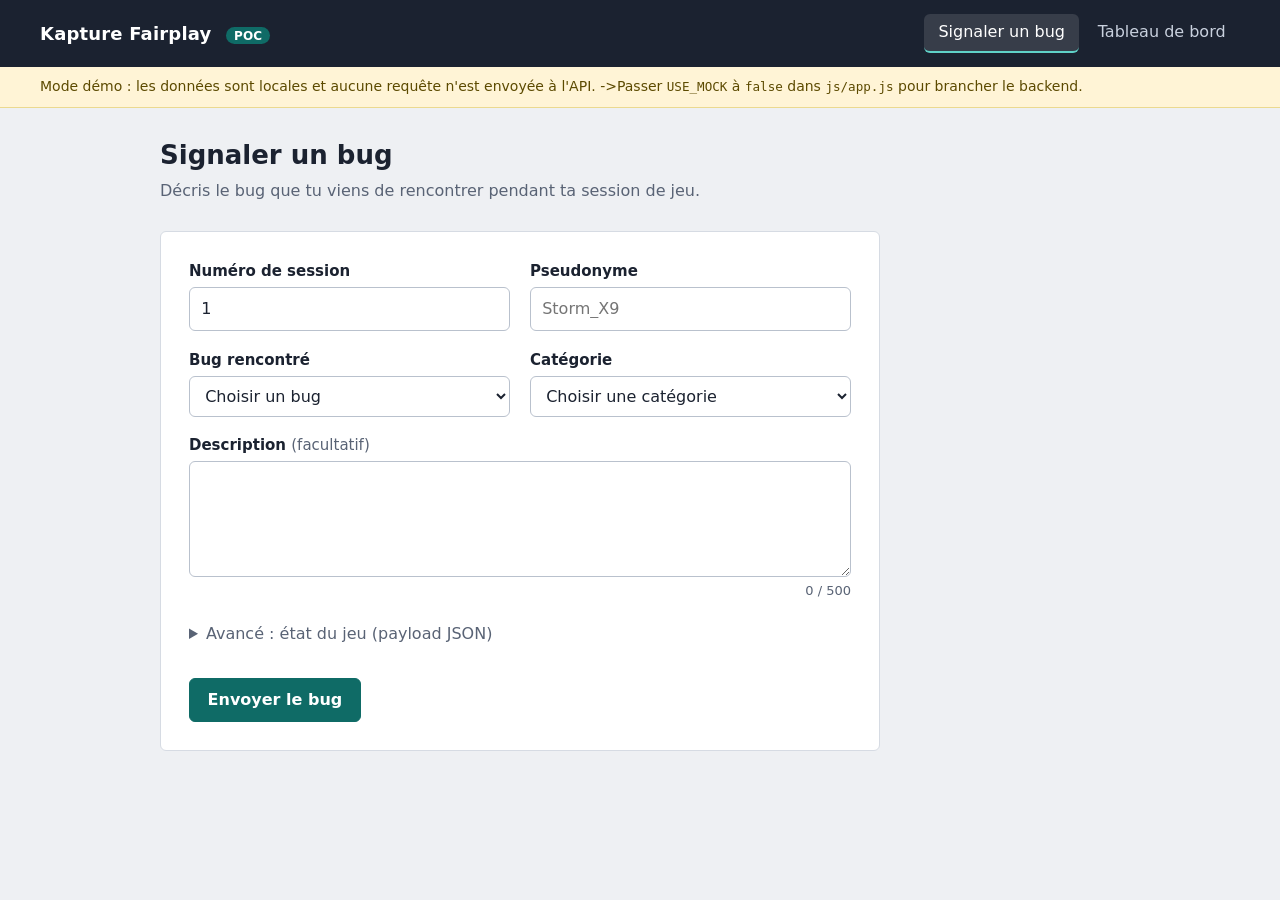
==== front/public/index.html @ 046c49fa "test-push" ====
<!DOCTYPE html>
<html lang="fr">
<head>
  <meta charset="utf-8">
  <meta name="viewport" content="width=device-width, initial-scale=1">
  <title>Kapture Fairplay – Bugs</title>
  <link rel="stylesheet" href="css/style.css">
</head>
<body>
  <header class="topbar">
    <div class="brand">Kapture Fairplay <span class="brand-tag">POC</span></div>
    <nav class="tabs" aria-label="Navigation principale">
      <a href="#signaler" id="tab-signaler">Signaler un bug</a>
      <a href="#dashboard" id="tab-dashboard">Tableau de bord</a>
    </nav>
  </header>

  <p id="mock-banner" class="banner" hidden>
    Mode démo : les données sont locales et aucune requête n'est envoyée à l'API.
    ->Passer <code>USE_MOCK</code> à <code>false</code> dans <code>js/app.js</code> pour brancher le backend.
  </p>

  <main>
    <!-- ───────────── Formulaire de signalement ───────────── -->
    <section id="view-signaler" aria-labelledby="h-signaler">
      <h1 id="h-signaler">Signaler un bug</h1>
      <p class="lead">Décris le bug que tu viens de rencontrer pendant ta session de jeu.</p>

      <form id="bug-form" novalidate>
        <div class="grid">
          <div class="field">
            <label for="f-session">Numéro de session</label>
            <input id="f-session" name="session" type="number" min="1" step="1" value="1" required>
          </div>
          <div class="field">
            <label for="f-pseudo">Pseudonyme</label>
            <input id="f-pseudo" name="id_utilisateur" type="text" maxlength="30" autocomplete="off" placeholder="Storm_X9" required>
          </div>
          <div class="field">
            <label for="f-titre">Bug rencontré</label>
            <select id="f-titre" name="titre" required></select>
          </div>
          <div class="field">
            <label for="f-type">Catégorie</label>
            <select id="f-type" name="type_bug" required></select>
          </div>
        </div>

        <div class="field">
          <label for="f-description">Description <span class="hint">(facultatif)</span></label>
          <textarea id="f-description" name="description" rows="4" maxlength="500"></textarea>
          <div class="counter" id="desc-counter" aria-live="off">0 / 500</div>
        </div>

        <details class="advanced">
          <summary>Avancé : état du jeu (payload JSON)</summary>
          <div class="field">
            <label for="f-payload" class="sr-only">Payload JSON</label>
            <textarea id="f-payload" name="payload" rows="5" spellcheck="false">{ "niveau": 3, "position": { "x": 120, "y": 48 } }</textarea>
          </div>
        </details>

        <div class="actions">
          <button type="submit" id="submit-btn" class="btn btn-primary">Envoyer le bug</button>
        </div>
        <div id="form-status" class="status" role="status" aria-live="polite"></div>
      </form>
    </section>

    <!-- ───────────── Tableau de bord ───────────── -->
    <section id="view-dashboard" aria-labelledby="h-dashboard" hidden>
      <h1 id="h-dashboard">Tableau de bord</h1>

      <form id="filters" class="filters" novalidate>
        <div class="field">
          <label for="flt-type">Catégorie</label>
          <select id="flt-type"></select>
        </div>
        <div class="field">
          <label for="flt-titre">Bug</label>
          <select id="flt-titre"></select>
        </div>
        <div class="field">
          <label for="flt-pseudo">Pseudonyme</label>
          <input id="flt-pseudo" type="text" maxlength="30" autocomplete="off">
        </div>
        <div class="field">
          <label for="flt-taille">Lignes par page</label>
          <select id="flt-taille">
            <option>10</option><option selected>20</option><option>50</option><option>100</option>
          </select>
        </div>
        <button type="button" id="flt-reset" class="btn">Réinitialiser</button>
      </form>

      <div id="dash-status" class="status" role="status" aria-live="polite"></div>

      <div class="table-wrap">
        <table id="bugs-table">
          <thead>
            <tr>
              <th scope="col" data-col="titre"><button type="button" class="sort" data-sort="titre">Bug</button></th>
              <th scope="col" data-col="type_bug"><button type="button" class="sort" data-sort="type_bug">Catégorie</button></th>
              <th scope="col" data-col="id_utilisateur"><button type="button" class="sort" data-sort="id_utilisateur">Pseudonyme</button></th>
              <th scope="col">Description</th>
              <th scope="col" data-col="timestamp"><button type="button" class="sort" data-sort="timestamp">Date</button></th>
            </tr>
          </thead>
          <tbody id="bugs-body"></tbody>
        </table>
      </div>

      <div class="pager">
        <button type="button" id="prev-btn" class="btn">Précédent</button>
        <span id="page-info" aria-live="polite"></span>
        <button type="button" id="next-btn" class="btn">Suivant</button>
      </div>
    </section>
  </main>

  <script src="js/app.js"></script>
</body>
</html>
---- front/public/css/style.css ----
:root {
  --bg: #EEF0F3;
  --surface: #FFFFFF;
  --ink: #1B2230;
  --muted: #596375;
  --line: #D6DBE3;
  --line-strong: #B9C1CD;
  --accent: #0F6B66;
  --accent-ink: #FFFFFF;
  --accent-soft: #DDEFED;
  --error: #B3261E;
  --error-soft: #FBE9E7;
  --ok: #18794E;
  --ok-soft: #E3F4EB;
  --radius: 6px;
  font-family: system-ui, -apple-system, "Segoe UI", Roboto, "Helvetica Neue", sans-serif;
  color: var(--ink);
  background: var(--bg);
}

*, *::before, *::after { box-sizing: border-box; }
body { margin: 0; font-size: 1rem; line-height: 1.5; }
[hidden] { display: none !important; }

.sr-only {
  position: absolute; width: 1px; height: 1px; overflow: hidden;
  clip: rect(0 0 0 0); white-space: nowrap;
}

/* ── En-tête ── */
.topbar {
  display: flex; flex-wrap: wrap; align-items: center; justify-content: space-between;
  gap: 0.75rem 2rem; padding: 0.875rem clamp(1rem, 4vw, 2.5rem);
  background: var(--ink); color: #fff;
}
.brand { font-weight: 700; font-size: 1.125rem; letter-spacing: 0.01em; }
.brand-tag {
  margin-left: 0.5rem; padding: 0.1rem 0.5rem; border-radius: 99px;
  background: var(--accent); font-size: 0.75rem; font-weight: 600;
}
.tabs { display: flex; gap: 0.25rem; }
.tabs a {
  color: #C9D1DE; text-decoration: none; padding: 0.4rem 0.9rem; border-radius: var(--radius);
  border-bottom: 2px solid transparent;
}
.tabs a:hover { color: #fff; }
.tabs a[aria-current="page"] { color: #fff; background: rgba(255, 255, 255, 0.12); border-bottom-color: #5FD1C8; }

.banner {
  margin: 0; padding: 0.6rem clamp(1rem, 4vw, 2.5rem);
  background: #FFF4D6; color: #5C4A00; font-size: 0.875rem; border-bottom: 1px solid #EBD98F;
}
code { font-family: ui-monospace, Menlo, Consolas, monospace; font-size: 0.9em; }

/* ── Contenu ── */
main { max-width: 1040px; margin: 0 auto; padding: 2rem clamp(1rem, 4vw, 2.5rem) 4rem; }
h1 { font-size: 1.625rem; line-height: 1.2; margin: 0 0 0.5rem; }
.lead { margin: 0 0 1.75rem; color: var(--muted); max-width: 60ch; }

#bug-form {
  background: var(--surface); border: 1px solid var(--line); border-radius: var(--radius);
  padding: clamp(1rem, 3vw, 1.75rem); max-width: 720px;
}
.grid { display: grid; grid-template-columns: repeat(2, minmax(0, 1fr)); gap: 0 1.25rem; }
@media (max-width: 620px) { .grid { grid-template-columns: 1fr; } }

.field { display: flex; flex-direction: column; margin-bottom: 1.1rem; min-width: 0; }
label { font-weight: 600; font-size: 0.9375rem; margin-bottom: 0.3rem; }
.hint { font-weight: 400; color: var(--muted); }

input, select, textarea {
  font: inherit; color: inherit; background: #fff;
  border: 1px solid var(--line-strong); border-radius: var(--radius);
  padding: 0.55rem 0.7rem; width: 100%;
}
textarea { resize: vertical; }
#f-payload { font-family: ui-monospace, Menlo, Consolas, monospace; font-size: 0.875rem; }
input:focus-visible, select:focus-visible, textarea:focus-visible,
button:focus-visible, a:focus-visible, summary:focus-visible {
  outline: 3px solid #5FA8FF; outline-offset: 1px;
}
.invalid { border-color: var(--error); }
.counter { align-self: flex-end; font-size: 0.8125rem; color: var(--muted); margin-top: 0.25rem; }

.advanced { margin-bottom: 1.25rem; }
.advanced summary { cursor: pointer; color: var(--muted); padding: 0.25rem 0; margin-bottom: 0.5rem; }

.actions { display: flex; gap: 0.75rem; }
.btn {
  font: inherit; font-weight: 600; cursor: pointer;
  padding: 0.55rem 1.1rem; border-radius: var(--radius);
  border: 1px solid var(--line-strong); background: #fff; color: var(--ink);
}
.btn:hover:not(:disabled) { background: #F3F5F8; }
.btn:disabled { opacity: 0.5; cursor: not-allowed; }
.btn-primary { background: var(--accent); border-color: var(--accent); color: var(--accent-ink); }
.btn-primary:hover:not(:disabled) { background: #0B5551; }

.status { margin-top: 1rem; }
.status:empty { display: none; }
.status > div { padding: 0.65rem 0.9rem; border-radius: var(--radius); border: 1px solid; }
.status .ok { background: var(--ok-soft); border-color: #A9DCC1; color: #0F5A39; }
.status .error { background: var(--error-soft); border-color: #F0B7B1; color: #8C1D18; }
.status .info { background: #fff; border-color: var(--line); color: var(--muted); }
.status a { color: inherit; font-weight: 600; }

/* ── Dashboard ── */
.filters {
  display: flex; flex-wrap: wrap; align-items: flex-end; gap: 0 1rem; margin-top: 1.25rem;
}
.filters .field { flex: 1 1 150px; }
.filters .btn { margin-bottom: 1.1rem; }

.table-wrap {
  overflow-x: auto; background: var(--surface);
  border: 1px solid var(--line); border-radius: var(--radius);
}
table { width: 100%; border-collapse: collapse; min-width: 720px; }
th, td { text-align: left; padding: 0.65rem 0.85rem; vertical-align: top; }
thead th { background: #F6F7F9; border-bottom: 1px solid var(--line-strong); font-size: 0.9375rem; white-space: nowrap; }
tbody tr.row + tr.row td, tbody tr.row:not(:first-child) td { border-top: 1px solid var(--line); }
tbody tr.detail td { background: #F6F7F9; border-top: 0; padding-top: 0.25rem; }

.sort {
  font: inherit; font-weight: 700; color: inherit; background: none; border: 0;
  padding: 0; cursor: pointer; display: inline-flex; align-items: center; gap: 0.35rem;
}
.sort::after { content: "↕"; color: var(--line-strong); font-weight: 400; }
th[aria-sort="ascending"] .sort::after { content: "↑"; color: var(--accent); }
th[aria-sort="descending"] .sort::after { content: "↓"; color: var(--accent); }

.toggle {
  font: inherit; font-weight: 700; background: none; border: 0; padding: 0; cursor: pointer;
  color: var(--accent); display: inline-flex; gap: 0.4rem; align-items: center;
}
.toggle::before { content: "▸"; font-size: 0.8em; transition: transform 0.12s; }
.toggle[aria-expanded="true"]::before { transform: rotate(90deg); }

.chip {
  display: inline-block; padding: 0.05rem 0.55rem; border-radius: 99px;
  background: var(--accent-soft); color: #0B4B47; font-size: 0.8125rem; font-weight: 600; white-space: nowrap;
}
.desc { max-width: 38ch; overflow-wrap: anywhere; }
.muted { color: var(--muted); }
time { font-variant-numeric: tabular-nums; white-space: nowrap; }
pre {
  margin: 0; padding: 0.6rem 0.8rem; background: #fff; border: 1px solid var(--line);
  border-radius: var(--radius); font-size: 0.8125rem; overflow-x: auto;
}
.empty { text-align: center; color: var(--muted); padding: 2rem 1rem; }

.pager { display: flex; align-items: center; justify-content: center; gap: 1rem; margin-top: 1.25rem; }
#page-info { color: var(--muted); font-size: 0.9375rem; }

@media (prefers-reduced-motion: reduce) { * { transition: none !important; } }
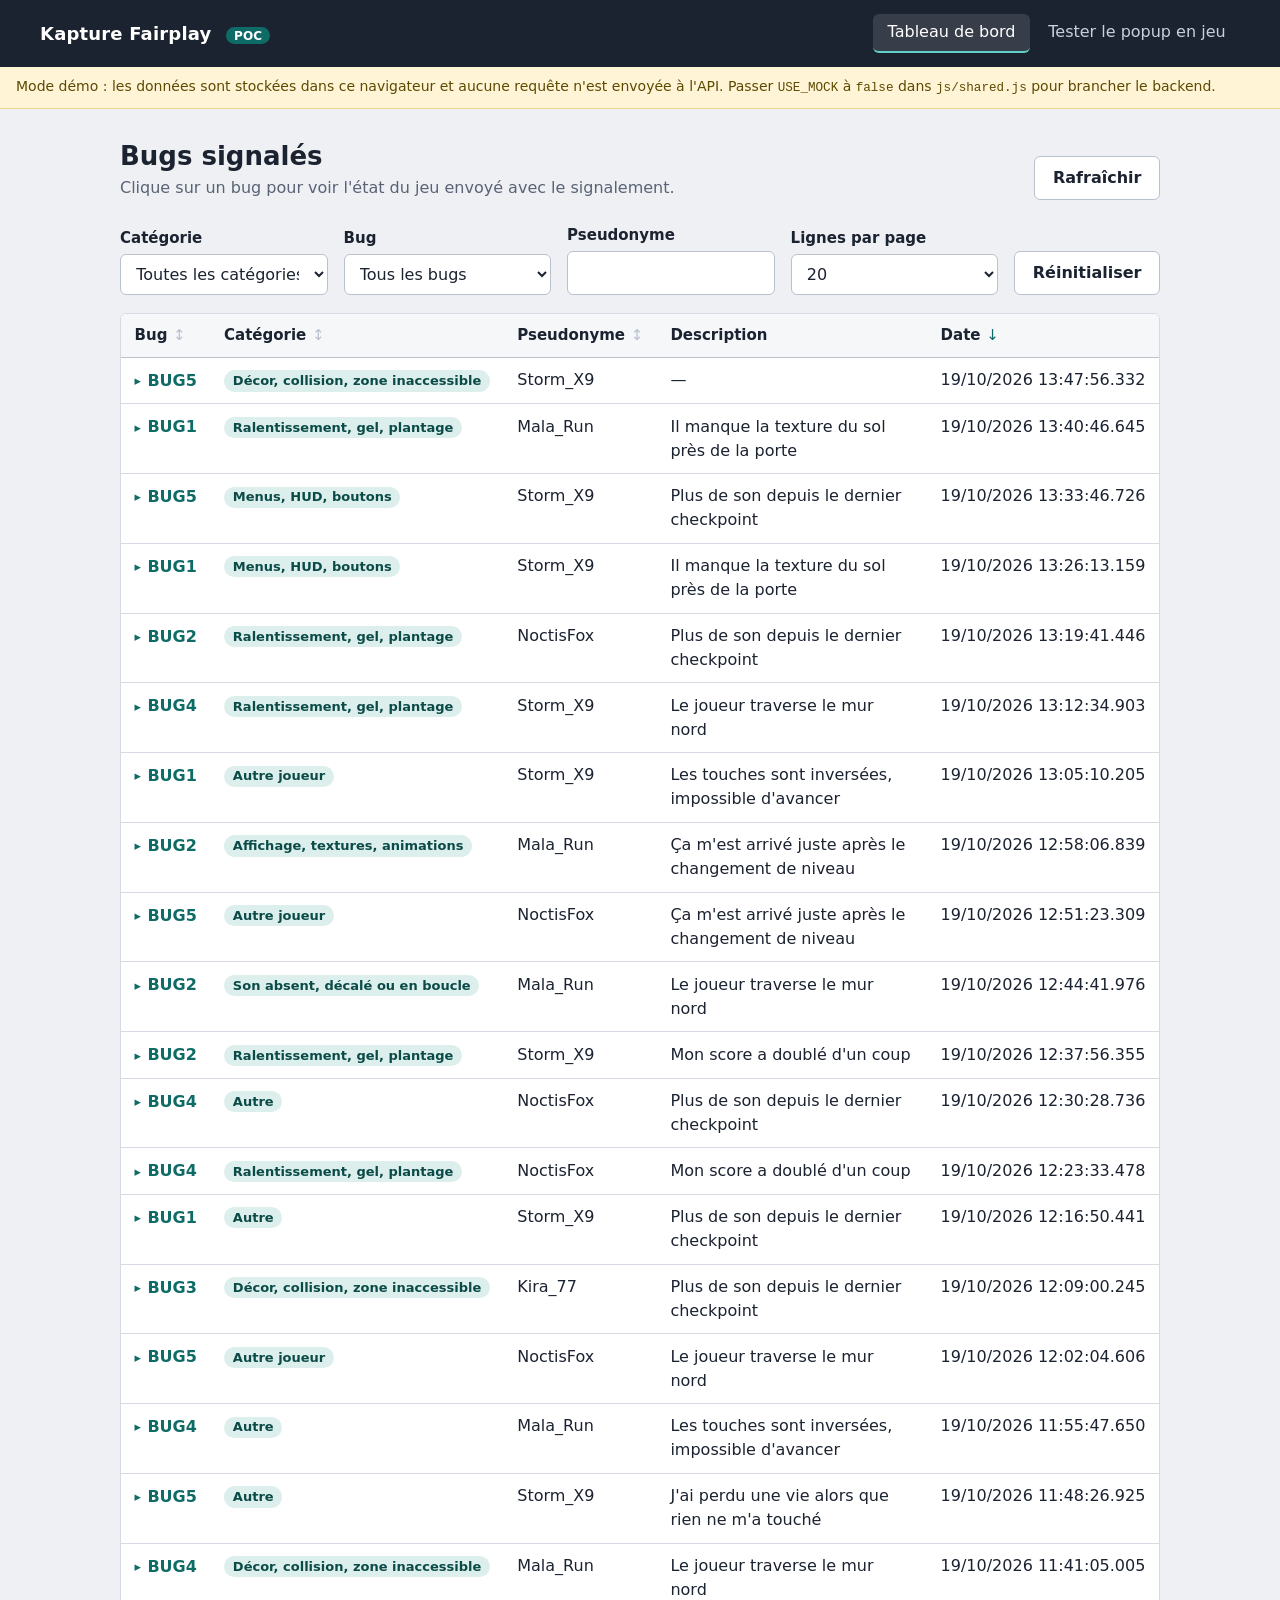
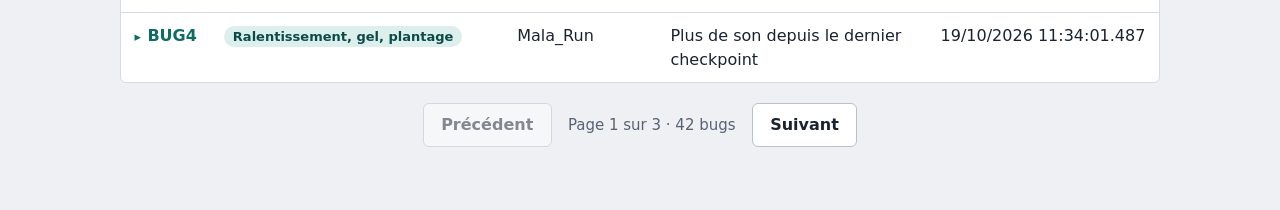
==== commit 94e9b08f: "feat(front): fusionne front et front2 en un seul front (dashboard + popup en jeu) - Dashboard (/) et" ====
--- a/front/public/index.html
+++ b/front/public/index.html
@@ -3,121 +3,80 @@
 <head>
   <meta charset="utf-8">
   <meta name="viewport" content="width=device-width, initial-scale=1">
-  <title>Kapture Fairplay – Bugs</title>
-  <link rel="stylesheet" href="css/style.css">
+  <title>Kapture Fairplay – Tableau de bord</title>
+  <link rel="stylesheet" href="./css/base.css">
+  <link rel="stylesheet" href="./css/dashboard.css">
 </head>
 <body>
   <header class="topbar">
     <div class="brand">Kapture Fairplay <span class="brand-tag">POC</span></div>
-    <nav class="tabs" aria-label="Navigation principale">
-      <a href="#signaler" id="tab-signaler">Signaler un bug</a>
-      <a href="#dashboard" id="tab-dashboard">Tableau de bord</a>
+    <nav class="topbar-nav" aria-label="Navigation">
+      <a href="./" aria-current="page">Tableau de bord</a>
+      <a href="./demo/">Tester le popup en jeu</a>
     </nav>
   </header>
 
   <p id="mock-banner" class="banner" hidden>
-    Mode démo : les données sont locales et aucune requête n'est envoyée à l'API.
-    ->Passer <code>USE_MOCK</code> à <code>false</code> dans <code>js/app.js</code> pour brancher le backend.
+    Mode démo : les données sont stockées dans ce navigateur et aucune requête n'est envoyée à l'API.
+    Passer <code>USE_MOCK</code> à <code>false</code> dans <code>js/shared.js</code> pour brancher le backend.
   </p>
 
   <main>
-    <!-- ───────────── Formulaire de signalement ───────────── -->
-    <section id="view-signaler" aria-labelledby="h-signaler">
-      <h1 id="h-signaler">Signaler un bug</h1>
-      <p class="lead">Décris le bug que tu viens de rencontrer pendant ta session de jeu.</p>
+    <div class="page-head">
+      <div>
+        <h1>Bugs signalés</h1>
+        <p class="lead">Clique sur un bug pour voir l'état du jeu envoyé avec le signalement.</p>
+      </div>
+      <button type="button" id="refresh-btn" class="btn">Rafraîchir</button>
+    </div>
 
-      <form id="bug-form" novalidate>
-        <div class="grid">
-          <div class="field">
-            <label for="f-session">Numéro de session</label>
-            <input id="f-session" name="session" type="number" min="1" step="1" value="1" required>
-          </div>
-          <div class="field">
-            <label for="f-pseudo">Pseudonyme</label>
-            <input id="f-pseudo" name="id_utilisateur" type="text" maxlength="30" autocomplete="off" placeholder="Storm_X9" required>
-          </div>
-          <div class="field">
-            <label for="f-titre">Bug rencontré</label>
-            <select id="f-titre" name="titre" required></select>
-          </div>
-          <div class="field">
-            <label for="f-type">Catégorie</label>
-            <select id="f-type" name="type_bug" required></select>
-          </div>
-        </div>
+    <form id="filters" class="filters" novalidate>
+      <div class="field">
+        <label for="flt-type">Catégorie</label>
+        <select id="flt-type"></select>
+      </div>
+      <div class="field">
+        <label for="flt-titre">Bug</label>
+        <select id="flt-titre"></select>
+      </div>
+      <div class="field">
+        <label for="flt-pseudo">Pseudonyme</label>
+        <input id="flt-pseudo" type="text" maxlength="30" autocomplete="off">
+      </div>
+      <div class="field">
+        <label for="flt-taille">Lignes par page</label>
+        <select id="flt-taille">
+          <option>10</option><option selected>20</option><option>50</option><option>100</option>
+        </select>
+      </div>
+      <button type="button" id="flt-reset" class="btn">Réinitialiser</button>
+    </form>
 
-        <div class="field">
-          <label for="f-description">Description <span class="hint">(facultatif)</span></label>
-          <textarea id="f-description" name="description" rows="4" maxlength="500"></textarea>
-          <div class="counter" id="desc-counter" aria-live="off">0 / 500</div>
-        </div>
+    <div id="dash-status" class="status" role="status" aria-live="polite"></div>
 
-        <details class="advanced">
-          <summary>Avancé : état du jeu (payload JSON)</summary>
-          <div class="field">
-            <label for="f-payload" class="sr-only">Payload JSON</label>
-            <textarea id="f-payload" name="payload" rows="5" spellcheck="false">{ "niveau": 3, "position": { "x": 120, "y": 48 } }</textarea>
-          </div>
-        </details>
+    <div class="table-wrap">
+      <table id="bugs-table">
+        <thead>
+          <tr>
+            <th scope="col" data-col="titre"><button type="button" class="sort" data-sort="titre">Bug</button></th>
+            <th scope="col" data-col="type_bug"><button type="button" class="sort" data-sort="type_bug">Catégorie</button></th>
+            <th scope="col" data-col="id_utilisateur"><button type="button" class="sort" data-sort="id_utilisateur">Pseudonyme</button></th>
+            <th scope="col">Description</th>
+            <th scope="col" data-col="timestamp"><button type="button" class="sort" data-sort="timestamp">Date</button></th>
+          </tr>
+        </thead>
+        <tbody id="bugs-body"></tbody>
+      </table>
+    </div>
 
-        <div class="actions">
-          <button type="submit" id="submit-btn" class="btn btn-primary">Envoyer le bug</button>
-        </div>
-        <div id="form-status" class="status" role="status" aria-live="polite"></div>
-      </form>
-    </section>
-
-    <!-- ───────────── Tableau de bord ───────────── -->
-    <section id="view-dashboard" aria-labelledby="h-dashboard" hidden>
-      <h1 id="h-dashboard">Tableau de bord</h1>
-
-      <form id="filters" class="filters" novalidate>
-        <div class="field">
-          <label for="flt-type">Catégorie</label>
-          <select id="flt-type"></select>
-        </div>
-        <div class="field">
-          <label for="flt-titre">Bug</label>
-          <select id="flt-titre"></select>
-        </div>
-        <div class="field">
-          <label for="flt-pseudo">Pseudonyme</label>
-          <input id="flt-pseudo" type="text" maxlength="30" autocomplete="off">
-        </div>
-        <div class="field">
-          <label for="flt-taille">Lignes par page</label>
-          <select id="flt-taille">
-            <option>10</option><option selected>20</option><option>50</option><option>100</option>
-          </select>
-        </div>
-        <button type="button" id="flt-reset" class="btn">Réinitialiser</button>
-      </form>
-
-      <div id="dash-status" class="status" role="status" aria-live="polite"></div>
-
-      <div class="table-wrap">
-        <table id="bugs-table">
-          <thead>
-            <tr>
-              <th scope="col" data-col="titre"><button type="button" class="sort" data-sort="titre">Bug</button></th>
-              <th scope="col" data-col="type_bug"><button type="button" class="sort" data-sort="type_bug">Catégorie</button></th>
-              <th scope="col" data-col="id_utilisateur"><button type="button" class="sort" data-sort="id_utilisateur">Pseudonyme</button></th>
-              <th scope="col">Description</th>
-              <th scope="col" data-col="timestamp"><button type="button" class="sort" data-sort="timestamp">Date</button></th>
-            </tr>
-          </thead>
-          <tbody id="bugs-body"></tbody>
-        </table>
-      </div>
-
-      <div class="pager">
-        <button type="button" id="prev-btn" class="btn">Précédent</button>
-        <span id="page-info" aria-live="polite"></span>
-        <button type="button" id="next-btn" class="btn">Suivant</button>
-      </div>
-    </section>
+    <div class="pager">
+      <button type="button" id="prev-btn" class="btn">Précédent</button>
+      <span id="page-info" aria-live="polite"></span>
+      <button type="button" id="next-btn" class="btn">Suivant</button>
+    </div>
   </main>
 
-  <script src="js/app.js"></script>
+  <script src="./js/shared.js"></script>
+  <script src="./js/dashboard.js"></script>
 </body>
 </html>
--- a/front/public/css/base.css
+++ b/front/public/css/base.css
@@ -0,0 +1,65 @@
+:root {
+  --bg: #EEF0F3;
+  --surface: #FFFFFF;
+  --ink: #1B2230;
+  --muted: #596375;
+  --line: #D6DBE3;
+  --line-strong: #B9C1CD;
+  --accent: #0F6B66;
+  --accent-ink: #FFFFFF;
+  --accent-soft: #DDEFED;
+  --error: #B3261E;
+  --error-soft: #FBE9E7;
+  --ok: #18794E;
+  --ok-soft: #E3F4EB;
+  --radius: 6px;
+  font-family: system-ui, -apple-system, "Segoe UI", Roboto, "Helvetica Neue", sans-serif;
+  color: var(--ink);
+}
+
+*, *::before, *::after { box-sizing: border-box; }
+body { margin: 0; font-size: 1rem; line-height: 1.5; }
+[hidden] { display: none !important; }
+code { font-family: ui-monospace, Menlo, Consolas, monospace; font-size: 0.9em; }
+.sr-only { position: absolute; width: 1px; height: 1px; overflow: hidden; clip: rect(0 0 0 0); white-space: nowrap; }
+
+.banner {
+  margin: 0; padding: 0.6rem 1rem;
+  background: #FFF4D6; color: #5C4A00; font-size: 0.875rem; border-bottom: 1px solid #EBD98F;
+}
+
+.field { display: flex; flex-direction: column; margin-bottom: 1.1rem; min-width: 0; }
+label { font-weight: 600; font-size: 0.9375rem; margin-bottom: 0.3rem; }
+.hint { font-weight: 400; color: var(--muted); }
+
+input, select, textarea {
+  font: inherit; color: inherit; background: #fff;
+  border: 1px solid var(--line-strong); border-radius: var(--radius);
+  padding: 0.55rem 0.7rem; width: 100%;
+}
+textarea { resize: vertical; }
+input:focus-visible, select:focus-visible, textarea:focus-visible,
+button:focus-visible, a:focus-visible, summary:focus-visible {
+  outline: 3px solid #5FA8FF; outline-offset: 1px;
+}
+.invalid { border-color: var(--error); }
+.counter { align-self: flex-end; font-size: 0.8125rem; color: var(--muted); margin-top: 0.25rem; }
+
+.btn {
+  font: inherit; font-weight: 600; cursor: pointer;
+  padding: 0.55rem 1.1rem; border-radius: var(--radius);
+  border: 1px solid var(--line-strong); background: #fff; color: var(--ink);
+}
+.btn:hover:not(:disabled) { background: #F3F5F8; }
+.btn:disabled { opacity: 0.5; cursor: not-allowed; }
+.btn-primary { background: var(--accent); border-color: var(--accent); color: var(--accent-ink); }
+.btn-primary:hover:not(:disabled) { background: #0B5551; }
+
+.status { margin-top: 1rem; }
+.status:empty { display: none; }
+.status > div { padding: 0.65rem 0.9rem; border-radius: var(--radius); border: 1px solid; }
+.status .ok { background: var(--ok-soft); border-color: #A9DCC1; color: #0F5A39; }
+.status .error { background: var(--error-soft); border-color: #F0B7B1; color: #8C1D18; }
+.status .info { background: #fff; border-color: var(--line); color: var(--muted); }
+
+@media (prefers-reduced-motion: reduce) { * { transition: none !important; } }
--- a/front/public/css/dashboard.css
+++ b/front/public/css/dashboard.css
@@ -0,0 +1,66 @@
+body { background: var(--bg); }
+
+.topbar {
+  display: flex; flex-wrap: wrap; align-items: center; justify-content: space-between;
+  gap: 0.5rem 2rem; padding: 0.875rem clamp(1rem, 4vw, 2.5rem);
+  background: var(--ink); color: #fff;
+}
+.brand { font-weight: 700; font-size: 1.125rem; letter-spacing: 0.01em; }
+.brand-tag {
+  margin-left: 0.5rem; padding: 0.1rem 0.5rem; border-radius: 99px;
+  background: var(--accent); font-size: 0.75rem; font-weight: 600;
+}
+.topbar-nav { display: flex; gap: 0.25rem; }
+.topbar-nav a {
+  color: #C9D1DE; text-decoration: none; padding: 0.4rem 0.9rem; border-radius: var(--radius);
+  border-bottom: 2px solid transparent;
+}
+.topbar-nav a:hover { color: #fff; }
+.topbar-nav a[aria-current="page"] { color: #fff; background: rgba(255, 255, 255, 0.12); border-bottom-color: #5FD1C8; }
+
+main { max-width: 1120px; margin: 0 auto; padding: 2rem clamp(1rem, 4vw, 2.5rem) 4rem; }
+.page-head { display: flex; flex-wrap: wrap; align-items: flex-end; justify-content: space-between; gap: 1rem; }
+h1 { font-size: 1.625rem; line-height: 1.2; margin: 0 0 0.25rem; }
+.lead { margin: 0; color: var(--muted); max-width: 64ch; }
+
+.filters { display: flex; flex-wrap: wrap; align-items: flex-end; gap: 0 1rem; margin-top: 1.5rem; }
+.filters .field { flex: 1 1 140px; }
+.filters .btn { margin-bottom: 1.1rem; }
+
+.table-wrap { overflow-x: auto; background: var(--surface); border: 1px solid var(--line); border-radius: var(--radius); }
+table { width: 100%; border-collapse: collapse; min-width: 760px; }
+th, td { text-align: left; padding: 0.65rem 0.85rem; vertical-align: top; }
+thead th { background: #F6F7F9; border-bottom: 1px solid var(--line-strong); font-size: 0.9375rem; white-space: nowrap; }
+tbody tr.row:not(:first-child) td { border-top: 1px solid var(--line); }
+tbody tr.detail td { background: #F6F7F9; border-top: 0; padding-top: 0.25rem; }
+
+.sort {
+  font: inherit; font-weight: 700; color: inherit; background: none; border: 0;
+  padding: 0; cursor: pointer; display: inline-flex; align-items: center; gap: 0.35rem;
+}
+.sort::after { content: "↕"; color: var(--line-strong); font-weight: 400; }
+th[aria-sort="ascending"] .sort::after { content: "↑"; color: var(--accent); }
+th[aria-sort="descending"] .sort::after { content: "↓"; color: var(--accent); }
+
+.toggle {
+  font: inherit; font-weight: 700; background: none; border: 0; padding: 0; cursor: pointer;
+  color: var(--accent); display: inline-flex; gap: 0.4rem; align-items: center;
+}
+.toggle::before { content: "▸"; font-size: 0.8em; transition: transform 0.12s; }
+.toggle[aria-expanded="true"]::before { transform: rotate(90deg); }
+
+.chip {
+  display: inline-block; padding: 0.05rem 0.55rem; border-radius: 99px;
+  background: var(--accent-soft); color: #0B4B47; font-size: 0.8125rem; font-weight: 600; white-space: nowrap;
+}
+.desc { max-width: 38ch; overflow-wrap: anywhere; }
+.muted { color: var(--muted); }
+time { font-variant-numeric: tabular-nums; white-space: nowrap; }
+pre {
+  margin: 0.4rem 0 0; padding: 0.6rem 0.8rem; background: #fff; border: 1px solid var(--line);
+  border-radius: var(--radius); font-size: 0.8125rem; overflow-x: auto;
+}
+.empty { text-align: center; color: var(--muted); padding: 2rem 1rem; }
+
+.pager { display: flex; align-items: center; justify-content: center; gap: 1rem; margin-top: 1.25rem; }
+#page-info { color: var(--muted); font-size: 0.9375rem; }
